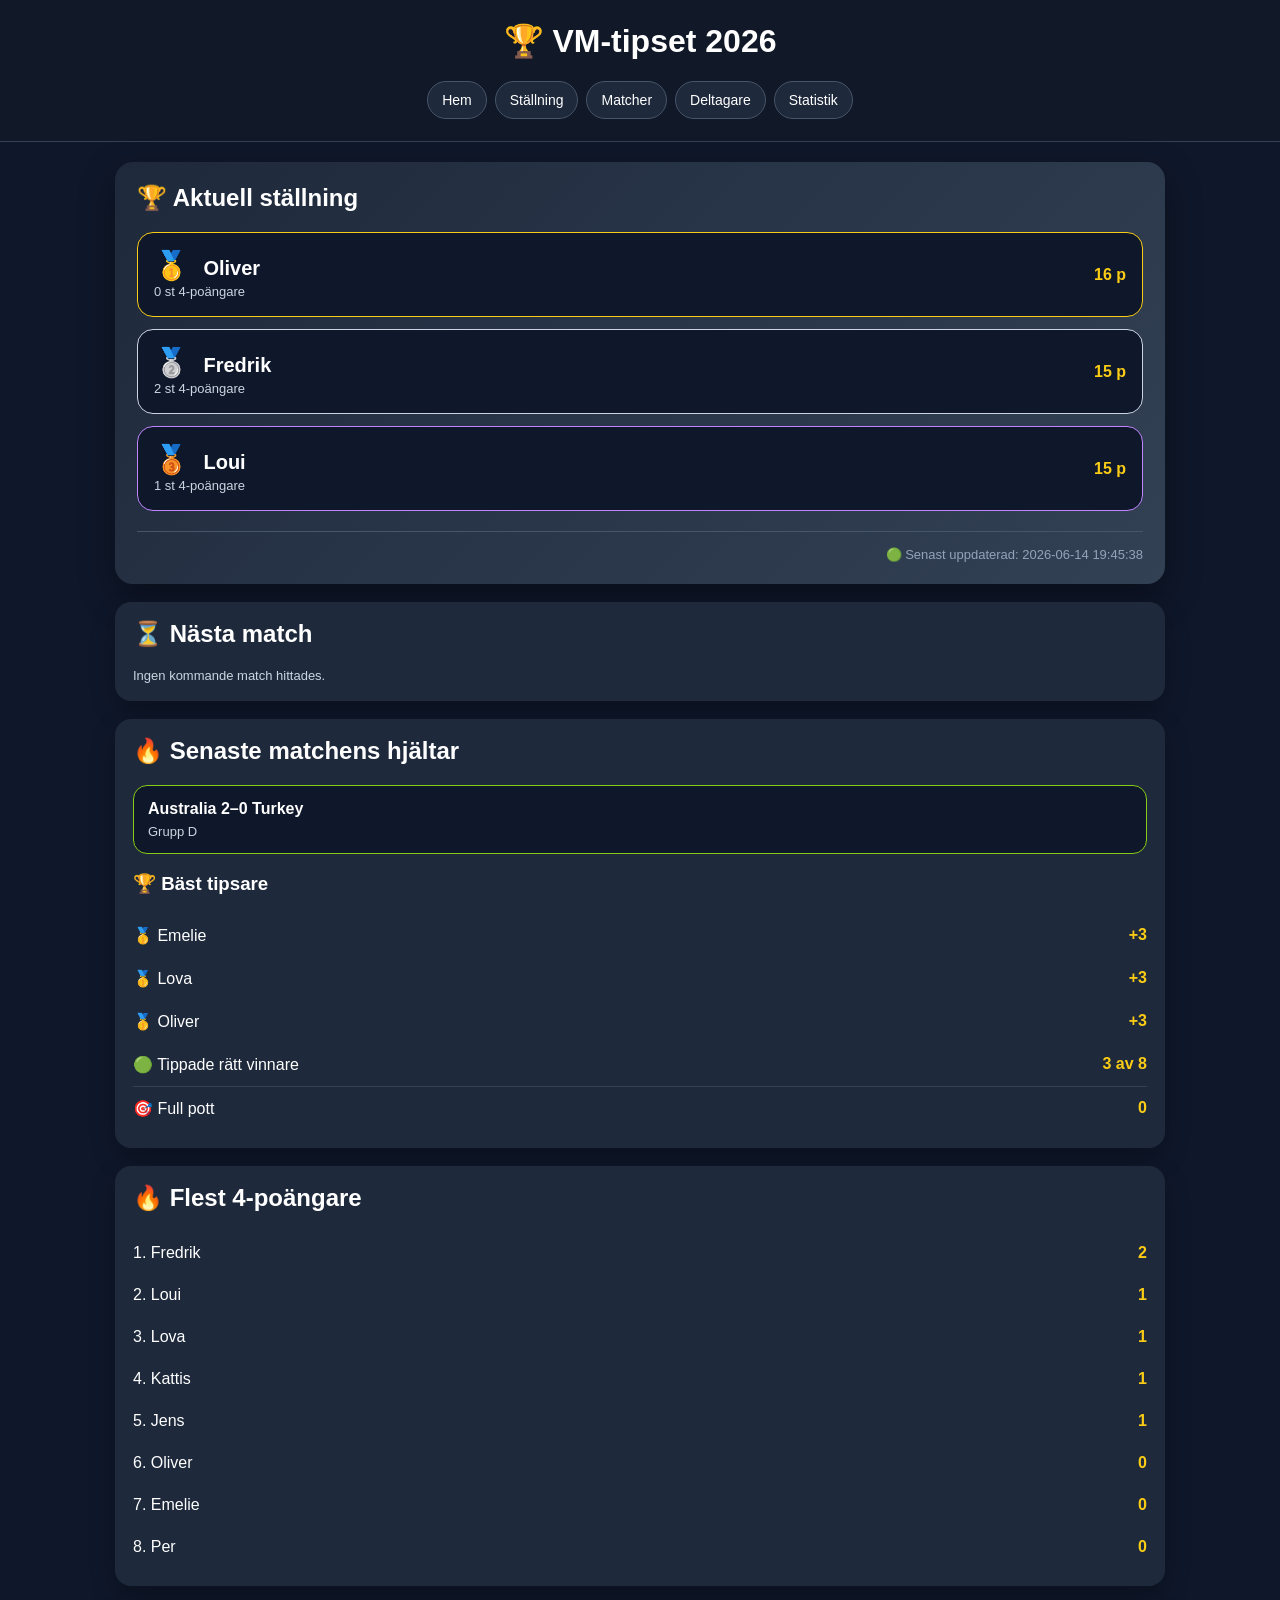
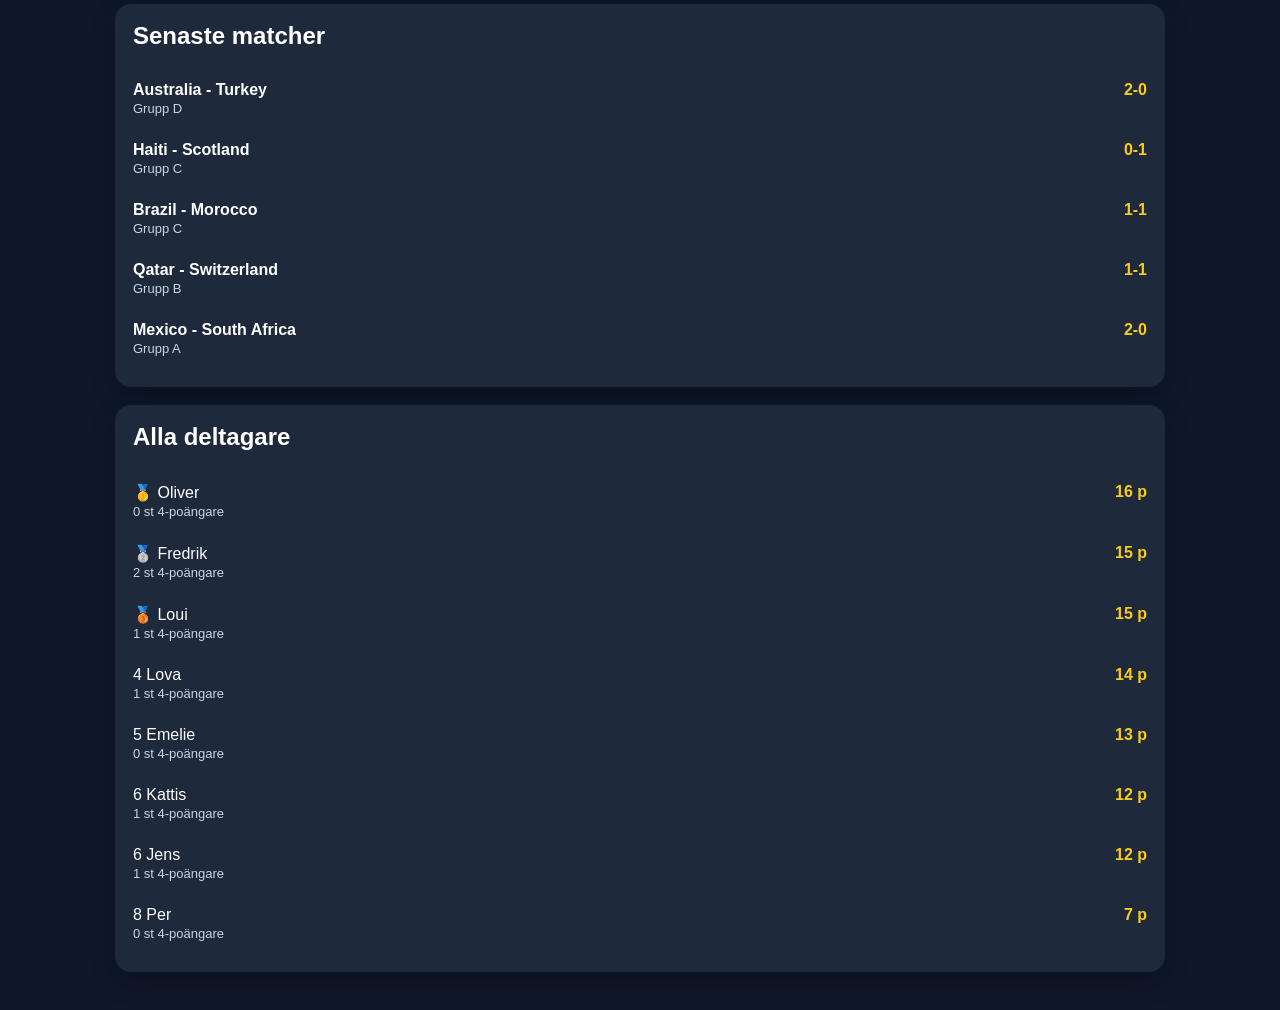
==== index.html @ dc7878cc "Leaderboard" ====
<!DOCTYPE html>
<html lang="sv">
<head>
  <meta charset="UTF-8">
  <meta name="viewport" content="width=device-width, initial-scale=1">
  <title>VM-tipset 2026</title>
  <link rel="stylesheet" href="style.css">
</head>
<body>

<header>
  <h1>🏆 VM-tipset 2026</h1>
  <nav>
    <button onclick="showView('home')">Hem</button>
    <button onclick="showView('leaderboard')">Ställning</button>
    <button onclick="showView('matches')">Matcher</button>
    <button onclick="showView('players')">Deltagare</button>
    <button onclick="showView('stats')">Statistik</button>
  </nav>
</header>

<main class="container">

<section id="home" class="view">
  <div class="hero-card">
    <h2>🏆 Aktuell ställning</h2>
    <div id="podium"></div>
    <div id="lastUpdated" class="small-stat"></div>
  </div>

  <div class="card">
    <h2>⏳ Nästa match</h2>
    <div id="nextMatch"></div>
  </div>

  <div class="card">
    <h2>🔥 Senaste matchens hjältar</h2>
    <div id="matchHeroes"></div>
  </div>

  <div class="card">
    <h2>🔥 Flest 4-poängare</h2>
    <div id="homeFourPointers"></div>
  </div>

  <div class="card">
    <h2>Senaste matcher</h2>
    <div id="latestMatches"></div>
  </div>

  <div class="card">
    <h2>Alla deltagare</h2>
    <div id="homeLeaderboard"></div>
  </div>
</section>

  <section id="leaderboard" class="view hidden">
    <div class="card">
      <h2>🏆 Ställning</h2>
      <div id="leaderboardList"></div>
    </div>
  </section>

  <section id="matches" class="view hidden">
    <div class="card">
      <h2>⚽ Alla matcher</h2>
      <div id="matchesList"></div>
    </div>
  </section>

  <section id="players" class="view hidden">
    <div class="card">
      <h2>👥 Deltagare</h2>
      <div id="playersList"></div>
    </div>
  </section>

  <section id="stats" class="view hidden">
    <div class="card">
      <h2>📊 Statistik</h2>
      <div id="statsList">Kommer snart...</div>
    </div>
  </section>

</main>

<script src="script.js?v=17"></script>
</body>
</html>
---- style.css ----
body {
  margin: 0;
  background: #0f172a;
  font-family: Arial, sans-serif;
  color: white;
}

header {
  background: #111827;
  padding: 22px;
  text-align: center;
  border-bottom: 1px solid #334155;
}

h1, h2 {
  margin-top: 0;
}

nav {
  display: flex;
  gap: 8px;
  justify-content: center;
  flex-wrap: wrap;
}

nav button,
.nav-link {
  background: #1e293b;
  color: white;
  border: 1px solid #475569;
  border-radius: 999px;
  padding: 10px 14px;
  cursor: pointer;
  text-decoration: none;
  font-size: 14px;
}

nav button:hover,
.nav-link:hover {
  background: #334155;
}

.container {
  max-width: 1050px;
  margin: auto;
  padding: 20px;
}

.card {
  background: #1e293b;
  padding: 18px;
  border-radius: 16px;
  margin-bottom: 18px;
  box-shadow: 0 10px 25px rgba(0,0,0,.25);
}

.hero-card {
  background: linear-gradient(135deg, #1e293b, #334155);
  padding: 22px;
  border-radius: 18px;
  margin-bottom: 18px;
  box-shadow: 0 14px 35px rgba(0,0,0,.35);
}

.row {
  display: grid;
  grid-template-columns: 1fr auto;
  gap: 12px;
  padding: 12px 0;
  border-bottom: 1px solid #334155;
}

.row:last-child {
  border-bottom: none;
}

.points {
  font-weight: bold;
  color: #facc15;
}

.badge,
.small-stat {
  font-size: 13px;
  color: #cbd5e1;
}

.hidden {
  display: none;
}

.player-link {
  color: inherit;
  text-decoration: none;
  display: block;
}

.player-link:hover .row,
.player-link:hover .podium-card {
  background: #334155;
}

.player-link-inline {
  color: inherit;
  text-decoration: none;
  font-weight: bold;
}

.player-link-inline:hover {
  text-decoration: underline;
}

.podium {
  display: grid;
  grid-template-columns: 1fr;
  gap: 12px;
}

.podium-card {
  background: #0f172a;
  border: 1px solid #475569;
  border-radius: 16px;
  padding: 16px;
  display: flex;
  justify-content: space-between;
  align-items: center;
}

.podium-card.first {
  border-color: #facc15;
}

.podium-card.second {
  border-color: #cbd5e1;
}

.podium-card.third {
  border-color: #c084fc;
}

.podium-name {
  font-size: 20px;
  font-weight: bold;
}

.podium-rank {
  font-size: 28px;
  margin-right: 10px;
}

.last-updated {
  margin-top: 20px;
  padding-top: 15px;
  border-top: 1px solid #475569;
  color: #94a3b8;
  font-size: 13px;
  text-align: right;
}

.summary-grid {
  display: grid;
  grid-template-columns: 1fr;
  gap: 12px;
}

.summary-box {
  background: #0f172a;
  border: 1px solid #334155;
  border-radius: 14px;
  padding: 14px;
}

.summary-value {
  font-size: 26px;
  font-weight: bold;
  color: #facc15;
}

.match-card {
  border-radius: 14px;
  padding: 14px;
  margin-bottom: 10px;
  background: #0f172a;
  border: 1px solid #334155;
}

.match-card.score-4 {
  border-color: #22c55e;
}

.match-card.score-3 {
  border-color: #84cc16;
}

.match-card.score-2 {
  border-color: #f97316;
}

.match-card.score-1 {
  border-color: #eab308;
}

.match-card.score-0 {
  opacity: .75;
}

.match-top {
  display: flex;
  justify-content: space-between;
  gap: 12px;
}

.match-meta {
  color: #cbd5e1;
  font-size: 13px;
  margin-top: 6px;
}
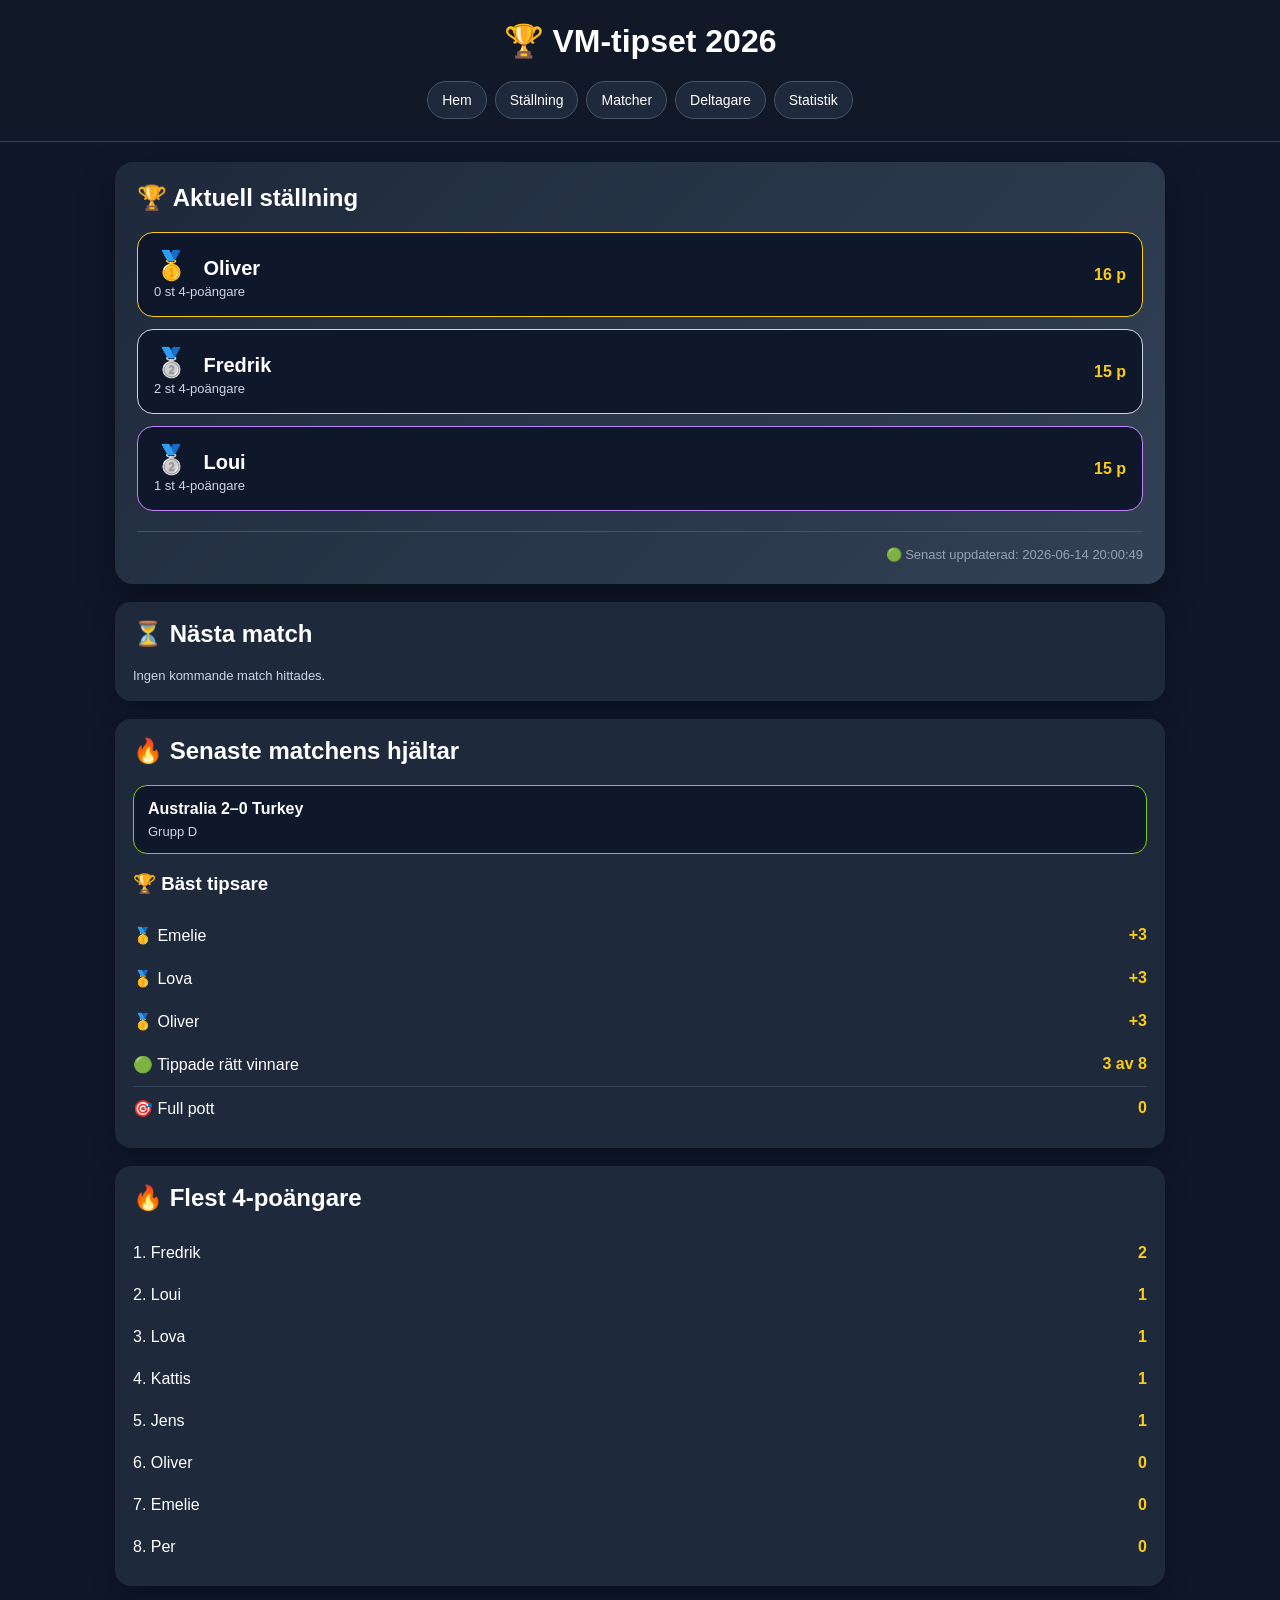
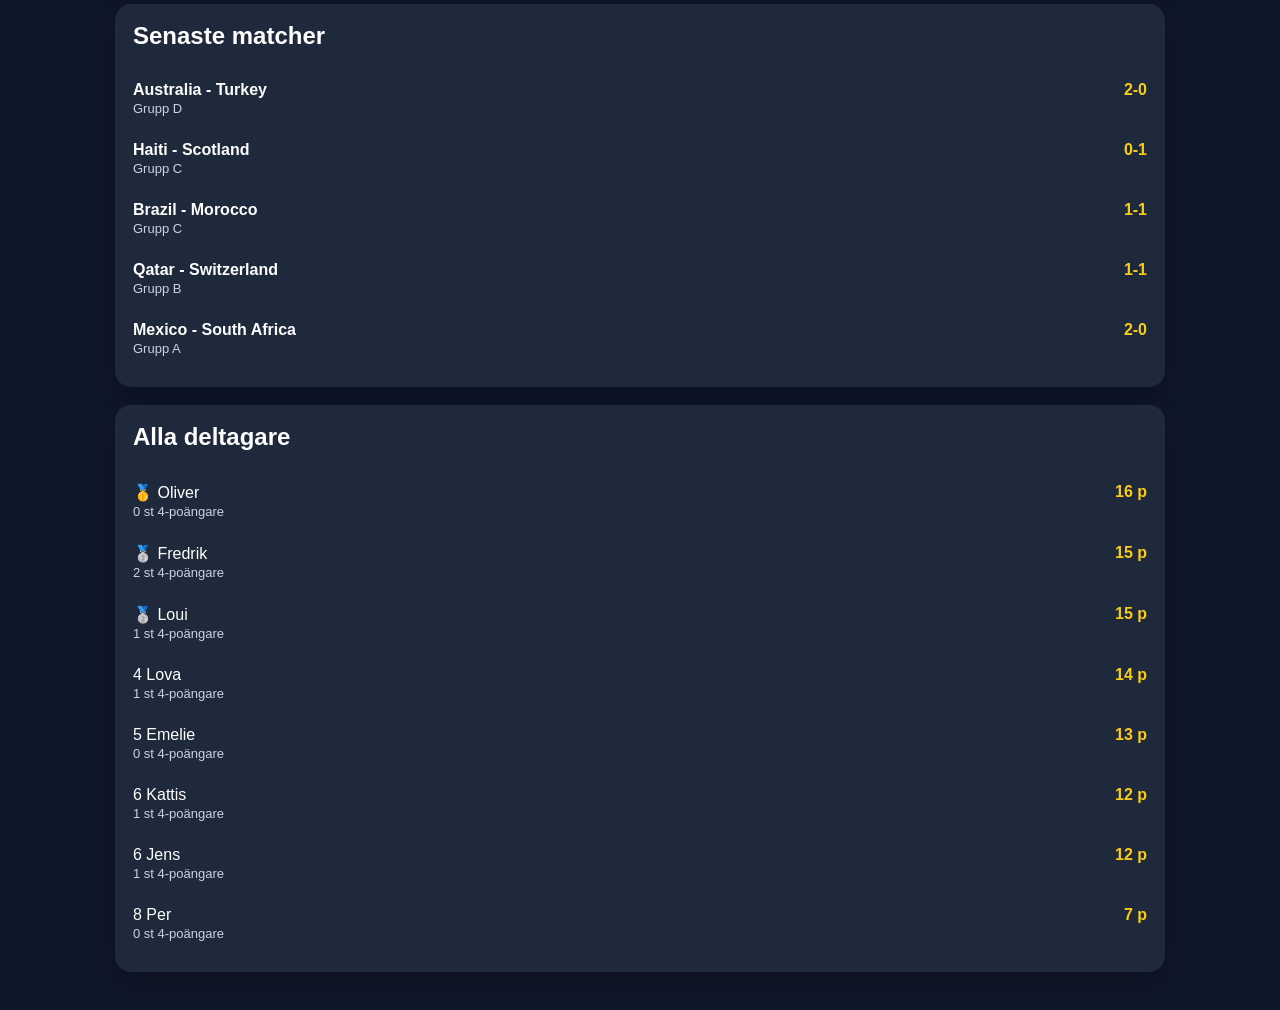
==== commit 1a21273e: "Bug Fix" ====
--- a/index.html
+++ b/index.html
@@ -84,6 +84,6 @@
 
 </main>
 
-<script src="script.js?v=17"></script>
+<script src="script.js?v=19"></script>
 </body>
 </html>
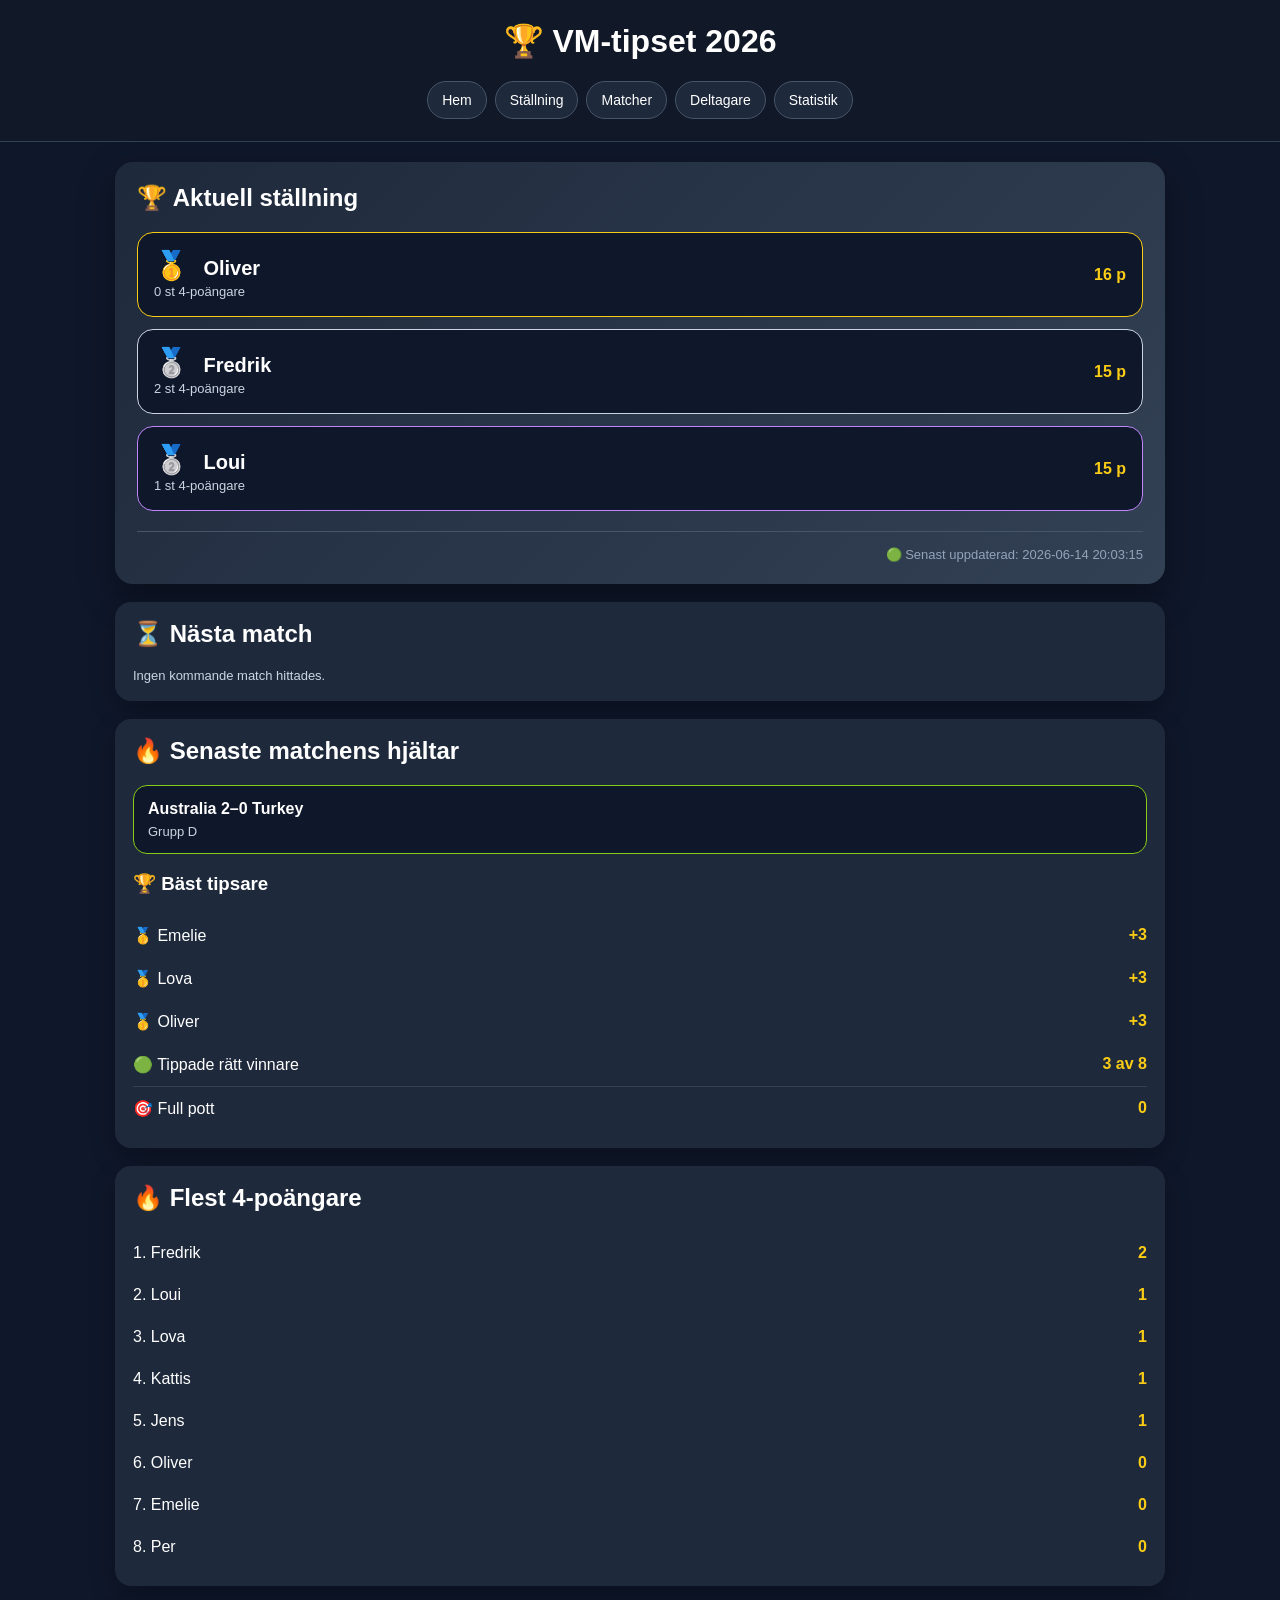
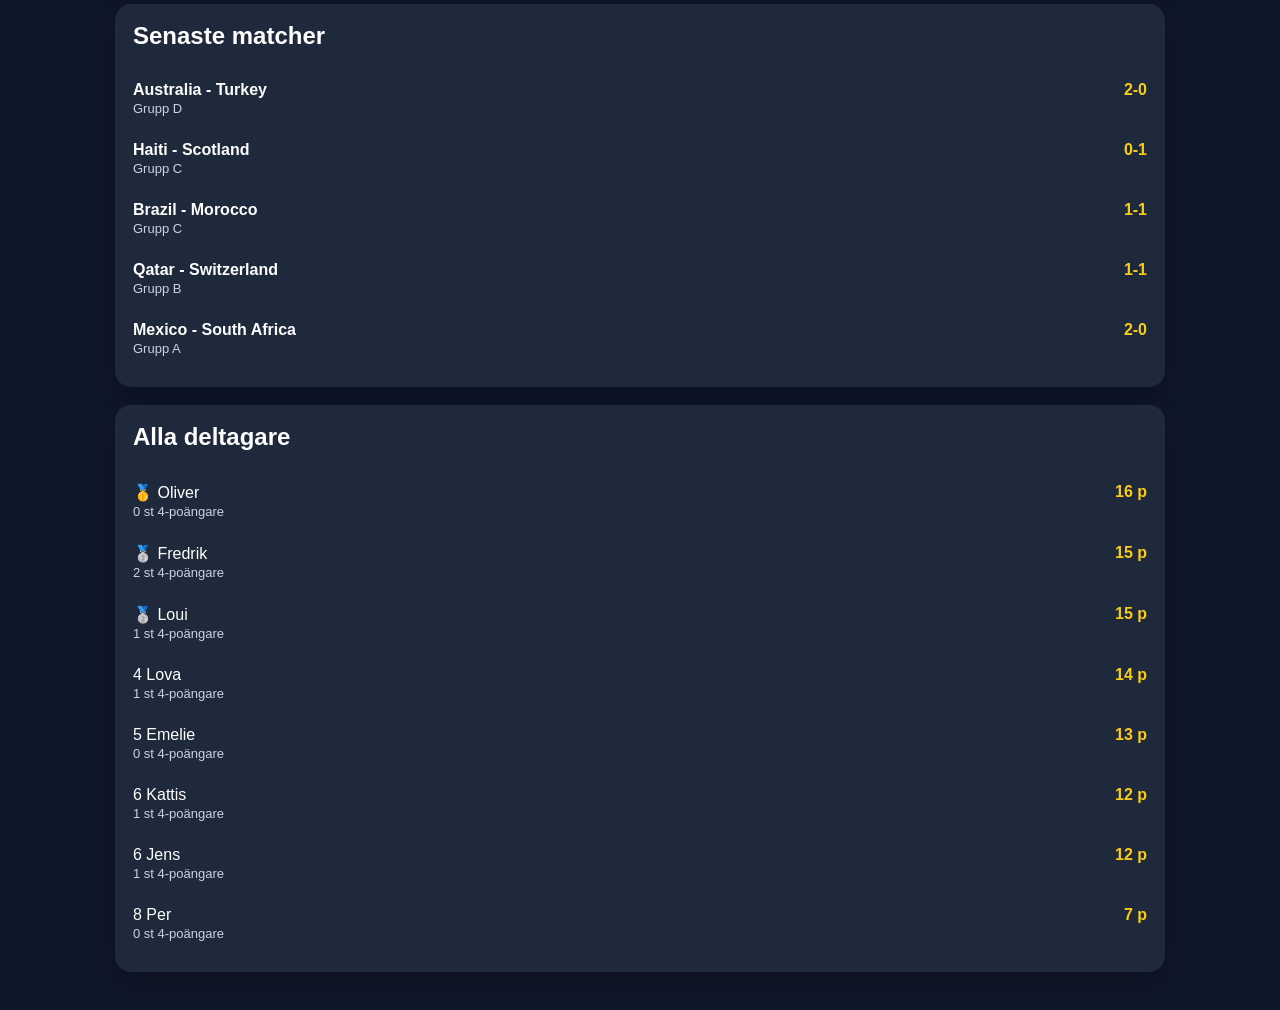
==== commit b0bca667: "Sort" ====
--- a/index.html
+++ b/index.html
@@ -84,6 +84,6 @@
 
 </main>
 
-<script src="script.js?v=19"></script>
+<script src="script.js?v=20"></script>
 </body>
 </html>
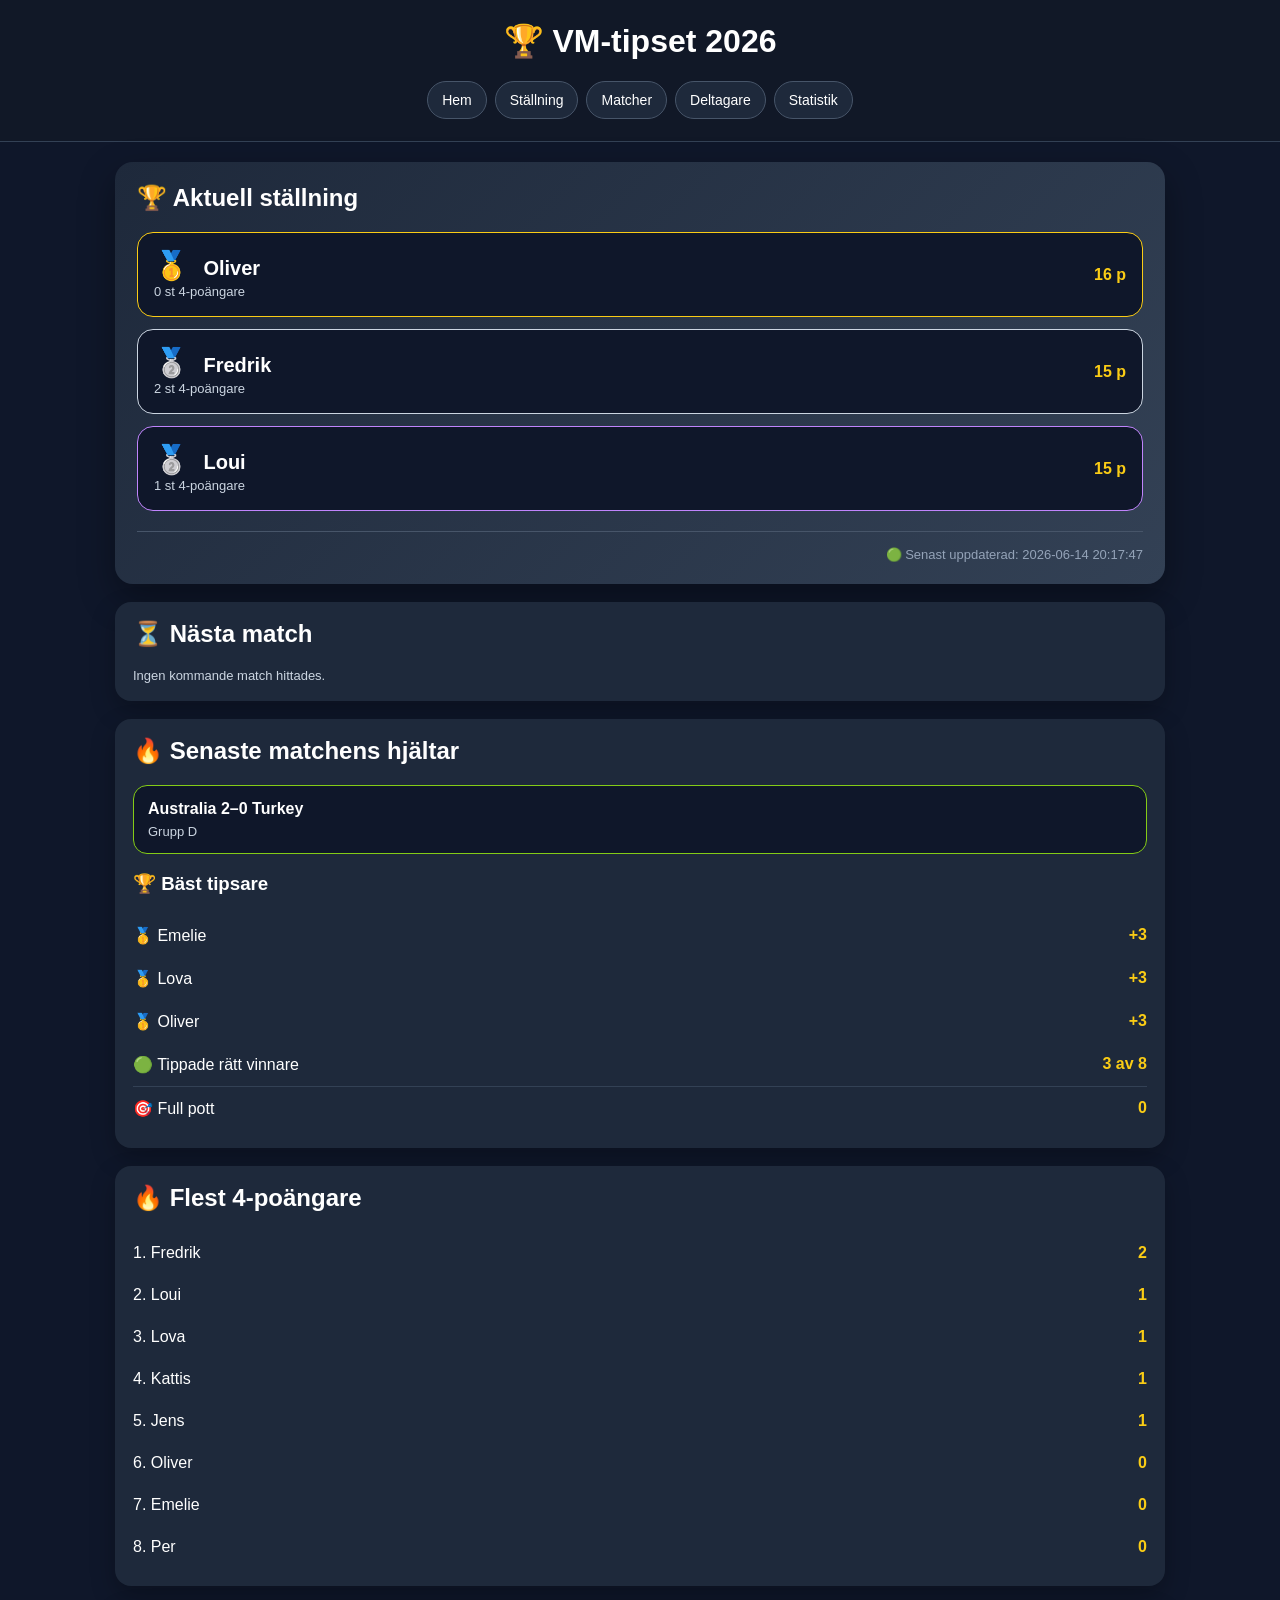
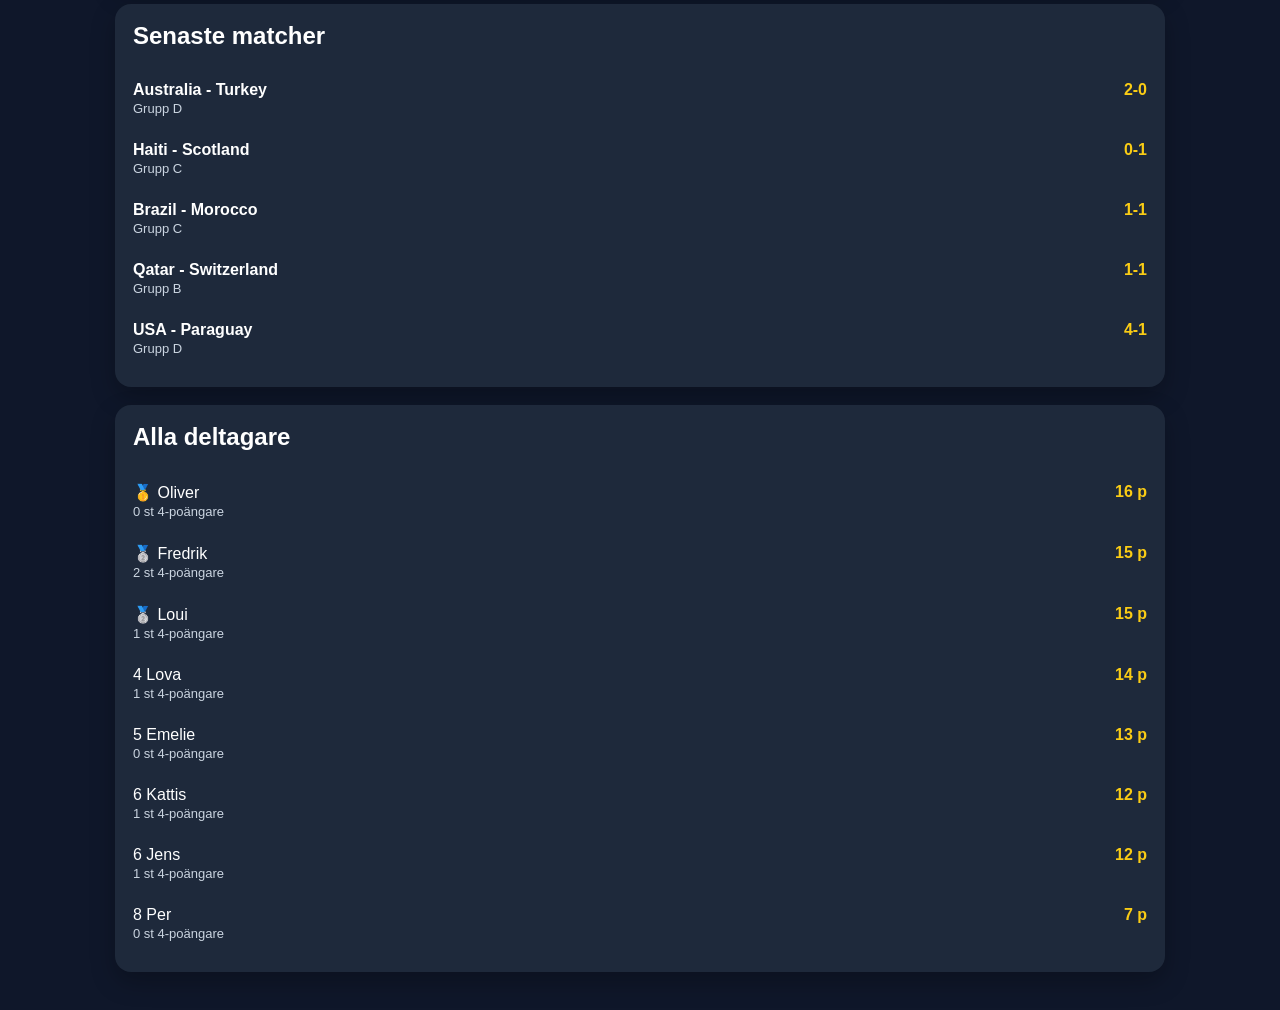
==== commit 08d0c535: "bug fix" ====
--- a/index.html
+++ b/index.html
@@ -84,6 +84,6 @@
 
 </main>
 
-<script src="script.js?v=20"></script>
+<script src="script.js?v=22"></script>
 </body>
 </html>
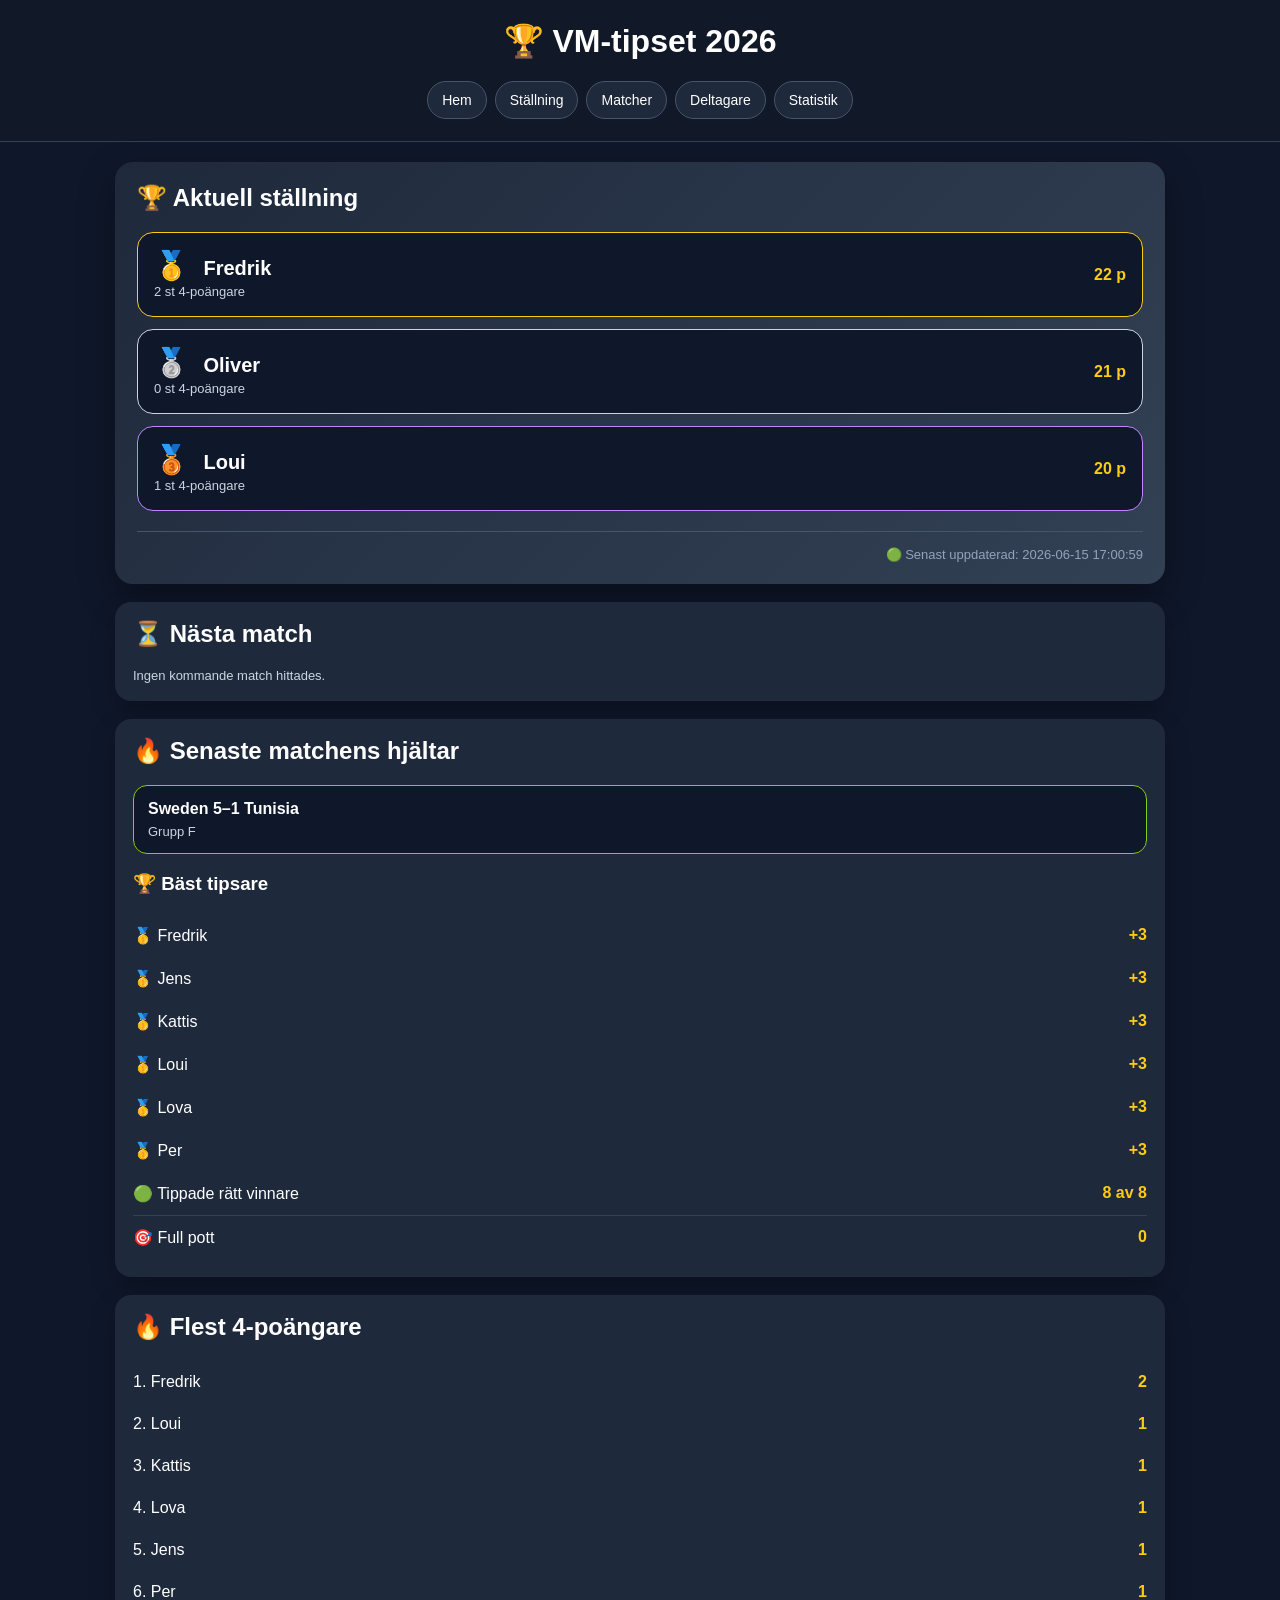
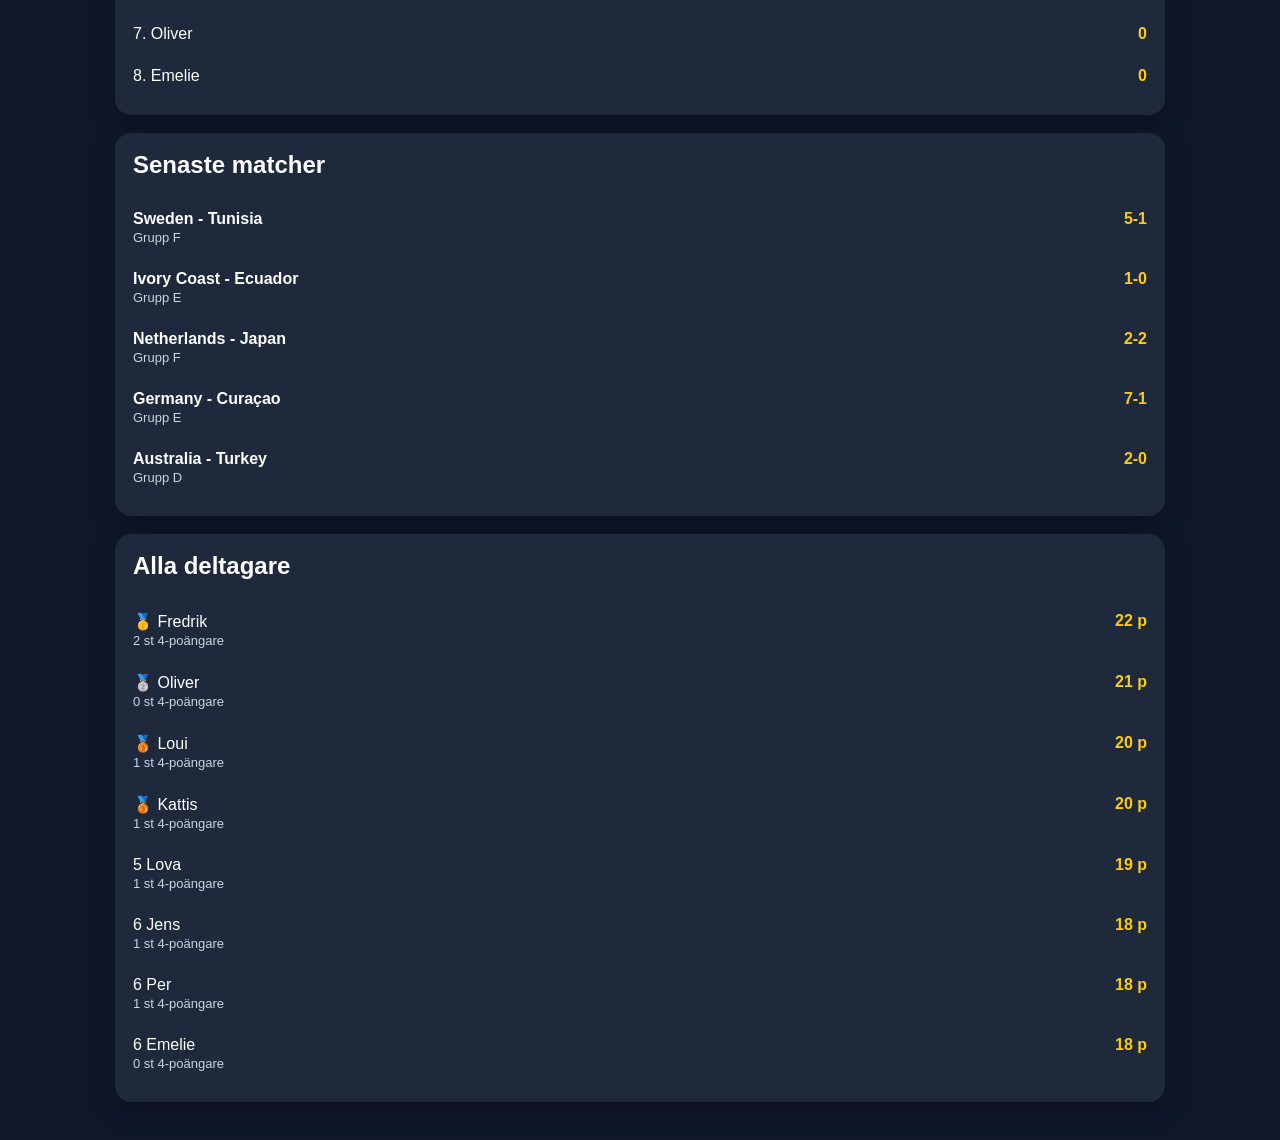
==== commit 1662cda9: "Update index.html" ====
--- a/index.html
+++ b/index.html
@@ -84,6 +84,6 @@
 
 </main>
 
-<script src="script.js?v=22"></script>
+<script src="script.js?v=23"></script>
 </body>
 </html>
